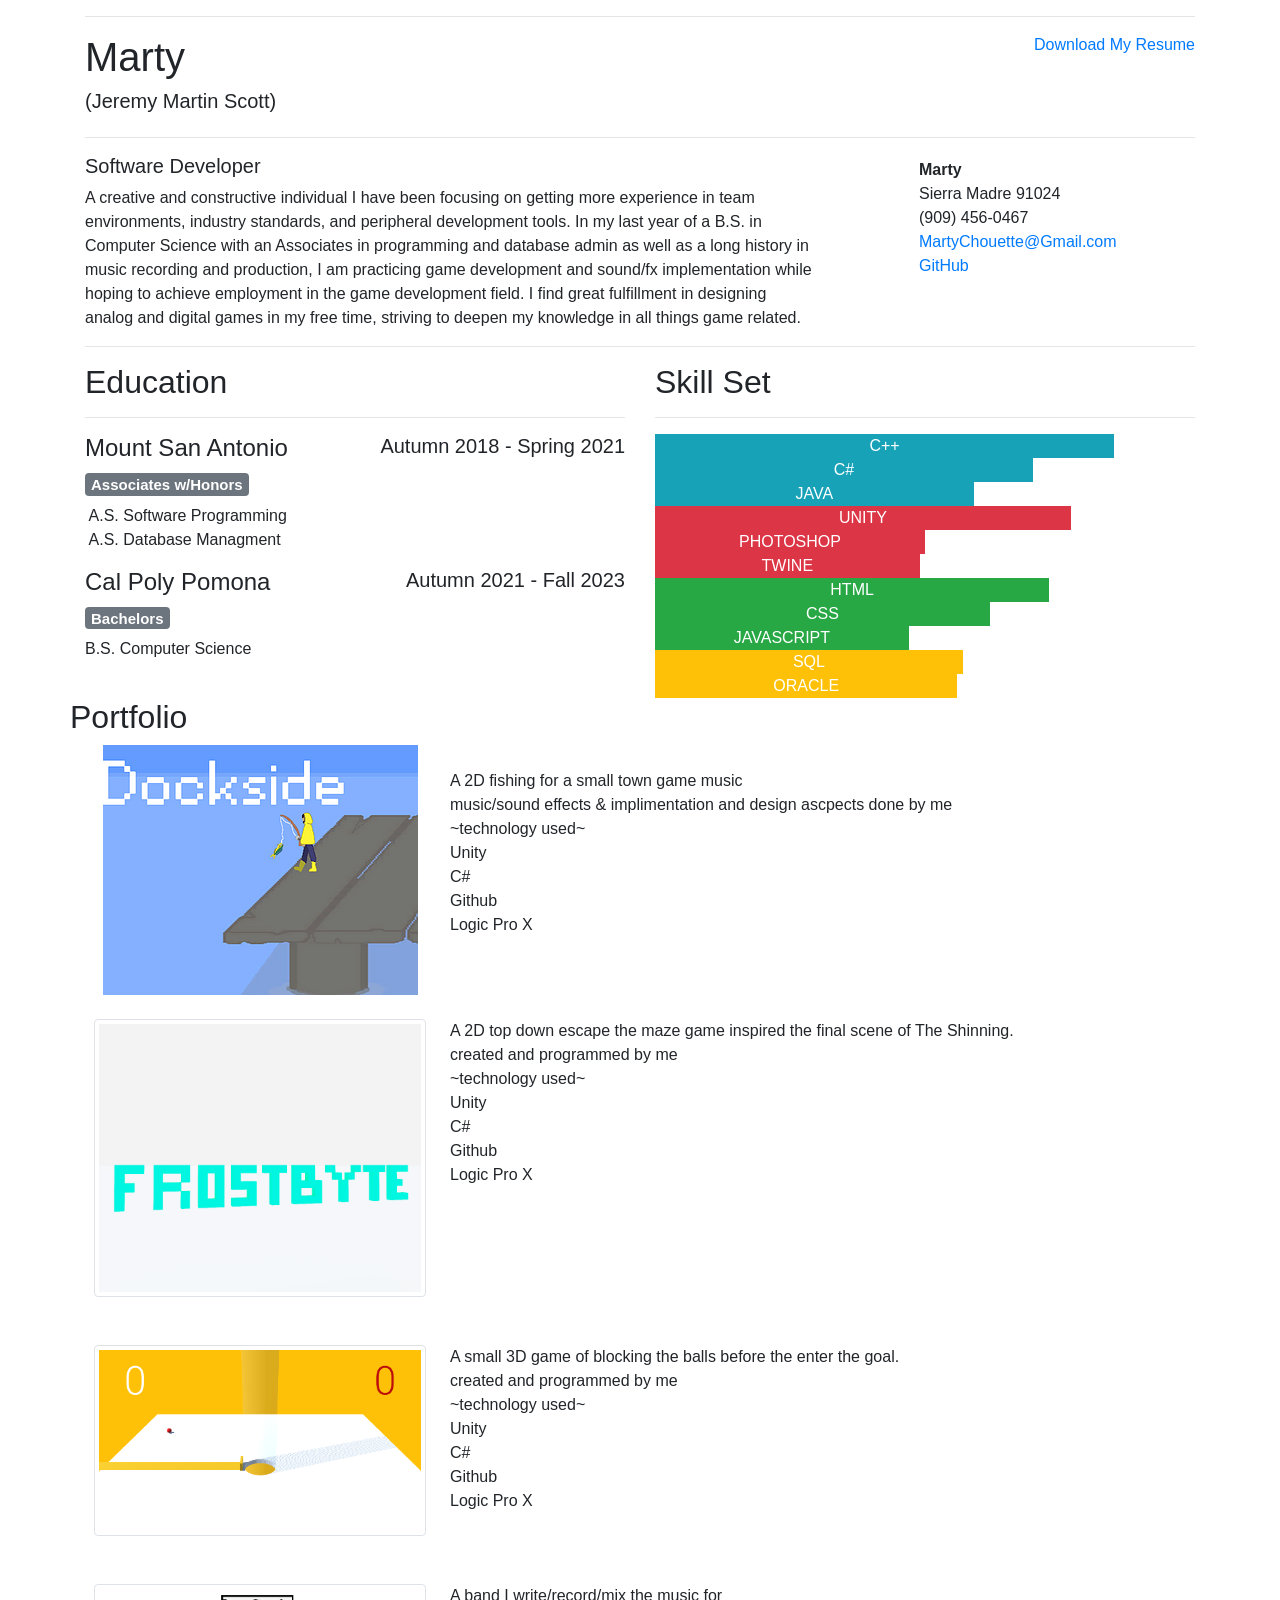
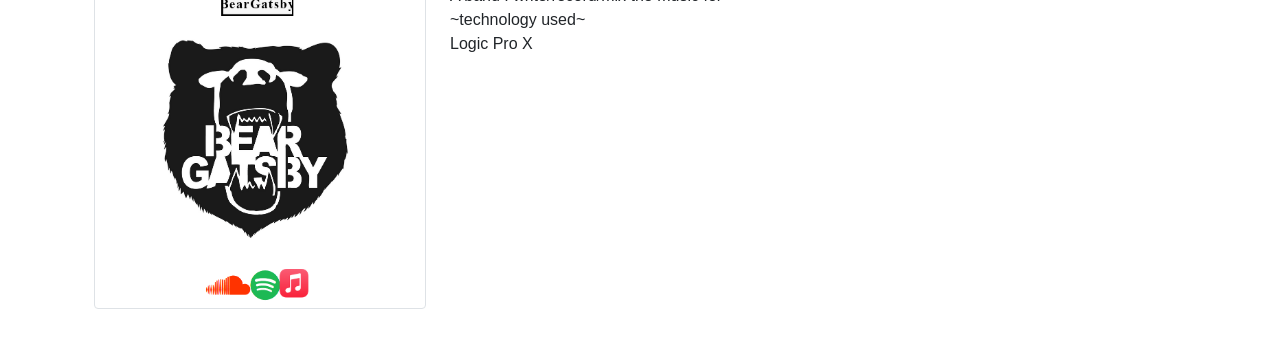
==== index.html @ f635e4da "github link update" ====
<!DOCTYPE html>
<html lang="en">

<head>
  <meta charset="utf-8">
  <meta http-equiv="X-UA-Compatible" content="IE=edge">
  <meta name="viewport" content="width=device-width, initial-scale=1">
  <title>MartyWebResume</title>
  <!-- Bootstrap -->
  <link href="css/bootstrap-4.4.1.css" rel="stylesheet">
</head>

<body>
  <div class="container">
    <hr>
    <div class="row">
      <div class="col-6">

        <h1>Marty</h1>
        <h5>(Jeremy Martin Scott)</h5>
      </div>
      <div class="col-6">
        <p class="text-right"><a href="marty noncolor resume.pdf" download>Download My Resume</a></p>
        <!--<p class="text-right"><a href="marty color resume.pdf" download>Download My Colorful Resume </a></p>-->
      </div>
    </div>
    <hr>
    <div class="row">
      <div class="col-md-8 col-sm-12">
        <div class="media">

          <div class="media-body">
            <h5 class="mt-0">Software Developer</h5>
            A creative and constructive individual I have been focusing on getting more experience in team environments,
            industry standards, and peripheral development tools.
            In my last year of a B.S. in Computer Science with an Associates in programming and database admin as well
            as
            a long history in music recording and production,
            I am practicing game development and sound/fx implementation while hoping to achieve employment in the game
            development
            field.
            I find great fulfillment in designing analog and digital games in my free time, striving to deepen my
            knowledge in all things game related.

          </div>
        </div>
      </div>
      <div class="col-md-4 col-sm-12">
        <div class="row justify-content-md-around m-1">
          <address>
            <strong>Marty</strong><br>

            Sierra Madre 91024<br>
            <abbr title="Phone"></abbr> (909) 456-0467<br>
            <a href="mailto:#">MartyChouette@Gmail.com&nbsp;</a>
		<p class="text-left"><a href="https://github.com/MartyChouette">GitHub</a></p>
          </address>
        </div>
      </div>
    </div>
    <hr>
    <div class="row">
      <div class="col-md-6 col-sm-12">
        <h2>Education</h2>
        <hr>
        <div class="row">
          <div class="col-6">
            <h4>Mount San Antonio</h4>
          </div>
          <div class="col-6">
            <h5 class="text-right"><span aria-hidden="true"></span> Autumn 2018 - Spring 2021</h5>
          </div>
        </div>
        <h5><span class="badge badge-secondary">Associates w/Honors</span></h5>
        <p>&nbsp;A.S. Software Programming&nbsp; &nbsp; &nbsp; &nbsp; &nbsp; &nbsp; &nbsp; &nbsp; &nbsp; &nbsp; &nbsp;
          &nbsp; &nbsp; &nbsp; &nbsp; &nbsp; &nbsp; &nbsp; &nbsp; &nbsp; &nbsp; &nbsp; &nbsp; &nbsp; &nbsp; &nbsp;
          &nbsp; &nbsp; &nbsp; &nbsp; &nbsp; &nbsp; &nbsp; &nbsp; &nbsp; &nbsp; &nbsp;A.S. Database Managment &nbsp;
          &nbsp; &nbsp; &nbsp; &nbsp; &nbsp; &nbsp; &nbsp; &nbsp; &nbsp; &nbsp; &nbsp; &nbsp; &nbsp; &nbsp; &nbsp;
          &nbsp; &nbsp; &nbsp; &nbsp; &nbsp; &nbsp; &nbsp; &nbsp; &nbsp; &nbsp; &nbsp; &nbsp; &nbsp; &nbsp; &nbsp;
          &nbsp; &nbsp; &nbsp; &nbsp; </p>
        <div class="row">
          <div class="col-6">
            <h4>Cal Poly Pomona</h4>
          </div>
          <div class="col-6">
            <h5 class="text-right"><span aria-hidden="true"></span> Autumn 2021 - Fall 2023</h5>
          </div>
        </div>
        <h5><span class="badge badge-secondary">Bachelors</span></h5>
        <p>B.S. Computer Science</p>
      </div>
      <div class="col-md-6 col-sm-12">
        <h2>Skill Set</h2>
        <hr>

        <div class="page-item">
          <div class="progress-bar bg-info" role="progressbar" aria-valuenow="60" aria-valuemin="0" aria-valuemax="100"
            style="width: 85%"> C++</div>
        </div>
        <div class="page-item">
          <div class="progress-bar bg-info" role="progressbar" aria-valuenow="55" aria-valuemin="0" aria-valuemax="100"
            style="width: 70%"> C#</div>
        </div>
        <div class="page-item">
          <div class="progress-bar bg-info" role="progressbar" aria-valuenow="55" aria-valuemin="0" aria-valuemax="100"
            style="width: 59%"> JAVA</div>
        </div>
        <div class="page-item">
          <div class="progress-bar bg-danger" role="progressbar" aria-valuenow="50" aria-valuemin="0"
            aria-valuemax="100" style="width: 77%"> UNITY</div>
        </div>
        <div class="page-item">
          <div class="progress-bar bg-danger" role="progressbar" aria-valuenow="50" aria-valuemin="0"
            aria-valuemax="100" style="width: 50%"> PHOTOSHOP</div>
        </div>
        <div class="page-item">
          <div class="progress-bar bg-danger" role="progressbar" aria-valuenow="50" aria-valuemin="0"
            aria-valuemax="100" style="width: 49%"> TWINE</div>
        </div>
        <div class="page-item">
          <div class="progress-bar bg-success" role="progressbar" aria-valuenow="85" aria-valuemin="0"
            aria-valuemax="100" style="width: 73%"> HTML</div>
        </div>
        <div class="page-item">
          <div class="progress-bar bg-success" role="progressbar" aria-valuenow="80" aria-valuemin="0"
            aria-valuemax="100" style="width: 62%"> CSS</div>
        </div>
        <div class="page-item">
          <div class="progress-bar bg-success" role="progressbar" aria-valuenow="70" aria-valuemin="0"
            aria-valuemax="100" style="width: 47%"> JAVASCRIPT</div>
        </div>
        <div class="page-item">
          <div class="progress-bar bg-warning" role="progressbar" aria-valuenow="70" aria-valuemin="0"
            aria-valuemax="100" style="width: 57%"> SQL</div>
        </div>
        <div class="page-item">
          <div class="progress-bar bg-warning" role="progressbar" aria-valuenow="70" aria-valuemin="0"
            aria-valuemax="100" style="width: 56%"> ORACLE</div>
        </div>
      </div>
      <hr>

      <h2>Portfolio</h2>
      <hr>
      <div class="container">
        <div class="row text-center">

          <div class="col-sm-4 col-12 p-0"><a href="https://sulfurous.itch.io/dockside"><img 
              src="images/dockside.png" alt="not found"></a> </div>
          <p class="text-left"><br>
            A 2D fishing for a small town game music
            <br>music/sound effects & implimentation and design ascpects done by me
            <br>~technology used~
            <br>Unity
            <br>C#
            <br>Github
            <br>Logic Pro X
          </p>

          <div class="col-sm-4 col-12 p-4"><a href="https://martychouette.itch.io/frostbyte-v01"><img
              class="img-thumbnail" src="images/fbtitlecard.png" alt="not found"></a></div>
          <p class="text-left"><br>
            A 2D top down escape the maze game inspired the final scene of The Shinning. <br>
            created and programmed by me
            <br>~technology used~
            <br>Unity
            <br>C#
            <br>Github
            <br>Logic Pro X
            <br>
          </p>

          <div class="col-sm-4 col-12 p-4"> <a href="https://martychouette.itch.io/walls"><img class="img-thumbnail"
              src="images/wallspic.PNG" alt="not found"></a></div>
          <p class="text-left"><br>
            A small 3D game of blocking the balls before the enter the goal.<br>
            created and programmed by me
            <br>~technology used~
            <br>Unity
            <br>C#
            <br>Github
            <br>Logic Pro X
            <br>
          </p>



          <div class="col-sm-4 col-12 p-4"><a href="https://www.beargatsby.com"><img class="img-thumbnail"
              src="images/bgsite.PNG" alt="not found"></a></div>
          <p class="text-left"><br>
            A band I write/record/mix the music for
            <br>~technology used~
            <br>Logic Pro X
            <br>
          </p>
        </div>



      </div>
      <!--<hr>
      <h2>Contact</h2>
      <hr>
      <div class="container">
        <div class="row justify-content-center">
          <div class="col-lg-8  col-12 jumbotron">
            <form>
              <div class="form-group">
                <label for="name">Name</label>
                <input type="text" class="form-control" id="name" name="name" placeholder="Name">
              </div>
              <div class="form-group">
                <label for="email">E-Mail</label>
                <input type="email" class="form-control" id="email" name="email" placeholder="Email Address" aria-describedby="emailHelp">
                <span id="emailHelp" class="form-text text-muted" style="display: none;">Please enter a valid e-mail address.</span>
              </div>
              <div class="form-group">
                <label for="message">Message</label>
                <textarea rows="10" cols="100" class="form-control" id="message" name="message" placeholder="Message" aria-describedby="messageHelp"></textarea>
                <span id="messageHelp" class="form-text text-muted" style="display: none;">Please enter a message.</span>
              </div>
              <div class="text-center">
                <button type="submit" class="btn btn-primary">Submit</button>
              </div>
            </form>
          </div>
        </div>
      </div>
      <hr>

    -->
      <footer class="text-center">
        <div class="container">
          <div class="row">
            <div class="col-12">
              <p></p>
            </div>
          </div>
        </div>
      </footer>
    </div>
    <!-- jQuery (necessary for Bootstrap's JavaScript plugins) -->
    <script src="js/jquery-3.4.1.min.js"></script>
    <!-- Include all compiled plugins (below), or include individual files as needed -->
    <script src="js/popper.min.js"></script>
    <script src="js/bootstrap-4.4.1.js"></script>
</body>

</html>
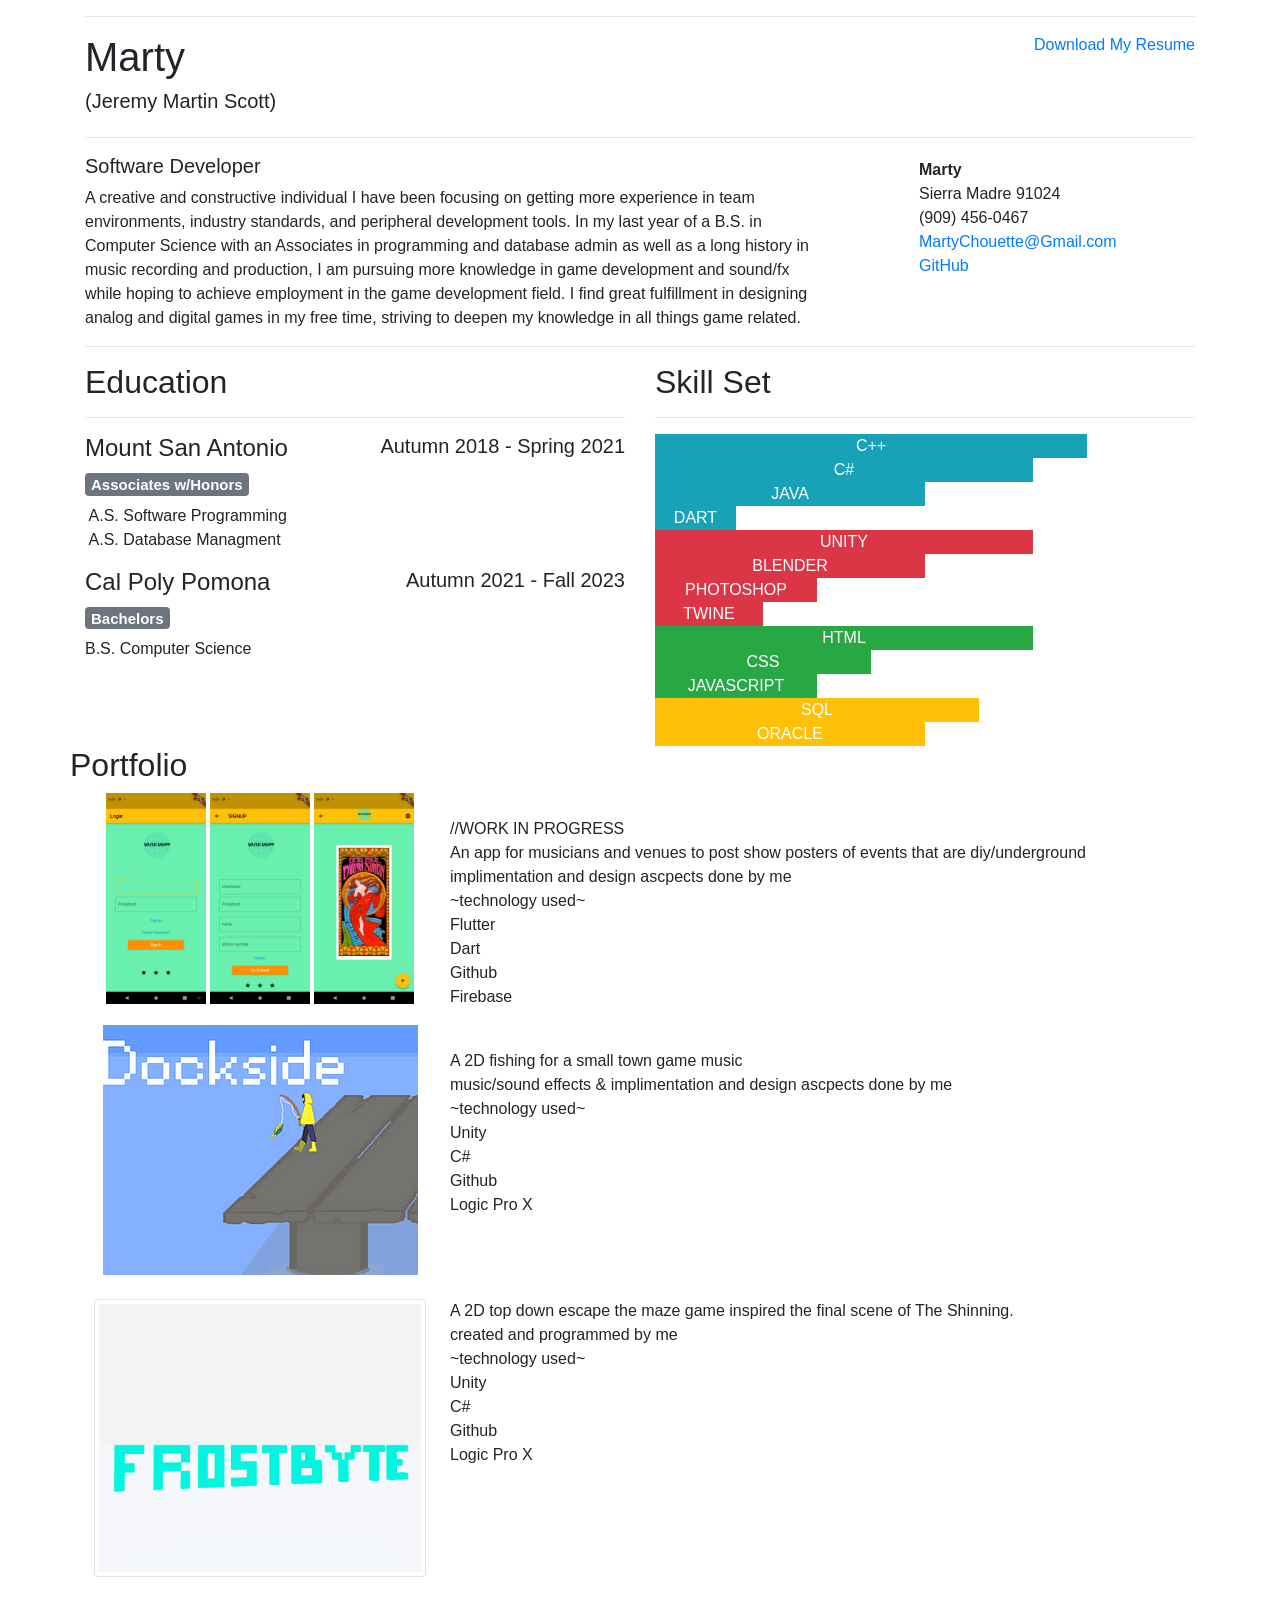
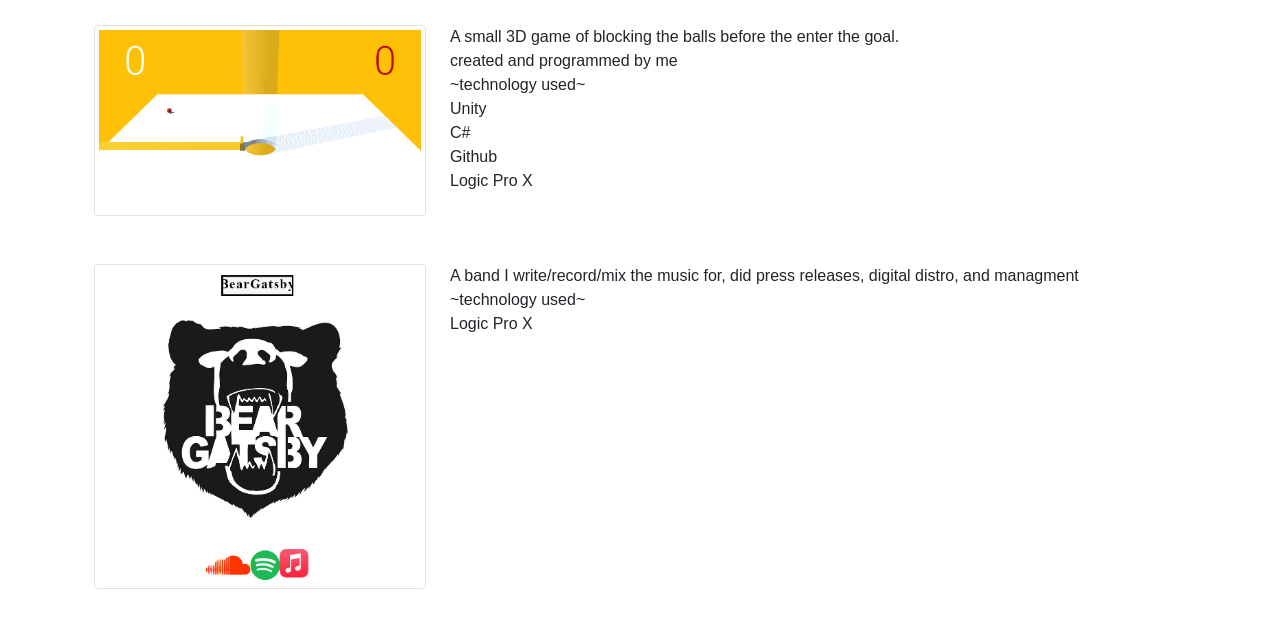
==== commit aee0e729: "resume update" ====
--- a/index.html
+++ b/index.html
@@ -36,7 +36,7 @@
             In my last year of a B.S. in Computer Science with an Associates in programming and database admin as well
             as
             a long history in music recording and production,
-            I am practicing game development and sound/fx implementation while hoping to achieve employment in the game
+            I am pursuing more knowledge in game development and sound/fx while hoping to achieve employment in the game
             development
             field.
             I find great fulfillment in designing analog and digital games in my free time, striving to deepen my
@@ -53,7 +53,7 @@
             Sierra Madre 91024<br>
             <abbr title="Phone"></abbr> (909) 456-0467<br>
             <a href="mailto:#">MartyChouette@Gmail.com&nbsp;</a>
-		<p class="text-left"><a href="https://github.com/MartyChouette">GitHub</a></p>
+            <p class="text-left"><a href="https://github.com/MartyChouette">GitHub</a></p>
           </address>
         </div>
       </div>
@@ -94,48 +94,43 @@
         <hr>
 
         <div class="page-item">
-          <div class="progress-bar bg-info" role="progressbar" aria-valuenow="60" aria-valuemin="0" aria-valuemax="100"
-            style="width: 85%"> C++</div>
-        </div>
-        <div class="page-item">
-          <div class="progress-bar bg-info" role="progressbar" aria-valuenow="55" aria-valuemin="0" aria-valuemax="100"
-            style="width: 70%"> C#</div>
-        </div>
-        <div class="page-item">
-          <div class="progress-bar bg-info" role="progressbar" aria-valuenow="55" aria-valuemin="0" aria-valuemax="100"
-            style="width: 59%"> JAVA</div>
-        </div>
-        <div class="page-item">
-          <div class="progress-bar bg-danger" role="progressbar" aria-valuenow="50" aria-valuemin="0"
-            aria-valuemax="100" style="width: 77%"> UNITY</div>
-        </div>
-        <div class="page-item">
-          <div class="progress-bar bg-danger" role="progressbar" aria-valuenow="50" aria-valuemin="0"
-            aria-valuemax="100" style="width: 50%"> PHOTOSHOP</div>
-        </div>
-        <div class="page-item">
-          <div class="progress-bar bg-danger" role="progressbar" aria-valuenow="50" aria-valuemin="0"
-            aria-valuemax="100" style="width: 49%"> TWINE</div>
-        </div>
-        <div class="page-item">
-          <div class="progress-bar bg-success" role="progressbar" aria-valuenow="85" aria-valuemin="0"
-            aria-valuemax="100" style="width: 73%"> HTML</div>
-        </div>
-        <div class="page-item">
-          <div class="progress-bar bg-success" role="progressbar" aria-valuenow="80" aria-valuemin="0"
-            aria-valuemax="100" style="width: 62%"> CSS</div>
-        </div>
-        <div class="page-item">
-          <div class="progress-bar bg-success" role="progressbar" aria-valuenow="70" aria-valuemin="0"
-            aria-valuemax="100" style="width: 47%"> JAVASCRIPT</div>
-        </div>
-        <div class="page-item">
-          <div class="progress-bar bg-warning" role="progressbar" aria-valuenow="70" aria-valuemin="0"
-            aria-valuemax="100" style="width: 57%"> SQL</div>
-        </div>
-        <div class="page-item">
-          <div class="progress-bar bg-warning" role="progressbar" aria-valuenow="70" aria-valuemin="0"
-            aria-valuemax="100" style="width: 56%"> ORACLE</div>
+          <div class="progress-bar bg-info" role="progressbar" style="width: 80%"> C++</div>
+        </div>
+        <div class="page-item">
+          <div class="progress-bar bg-info" role="progressbar" style="width: 70%"> C#</div>
+        </div>
+        <div class="page-item">
+          <div class="progress-bar bg-info" role="progressbar" style="width: 50%"> JAVA</div>
+        </div>
+        <div class="page-item">
+          <div class="progress-bar bg-info" role="progressbar" style="width: 15%"> DART</div>
+        </div>
+        <div class="page-item">
+          <div class="progress-bar bg-danger" role="progressbar" style="width: 70%"> UNITY</div>
+        </div>
+        <div class="page-item">
+          <div class="progress-bar bg-danger" role="progressbar" style="width: 50%"> BLENDER</div>
+        </div>
+        <div class="page-item">
+          <div class="progress-bar bg-danger" role="progressbar" style="width: 30%"> PHOTOSHOP</div>
+        </div>
+        <div class="page-item">
+          <div class="progress-bar bg-danger" role="progressbar" style="width: 20%"> TWINE</div>
+        </div>
+        <div class="page-item">
+          <div class="progress-bar bg-success" role="progressbar" style="width: 70%"> HTML</div>
+        </div>
+        <div class="page-item">
+          <div class="progress-bar bg-success" role="progressbar" style="width: 40%"> CSS</div>
+        </div>
+        <div class="page-item">
+          <div class="progress-bar bg-success" role="progressbar" style="width: 30%"> JAVASCRIPT</div>
+        </div>
+        <div class="page-item">
+          <div class="progress-bar bg-warning" role="progressbar" style="width: 60%"> SQL</div>
+        </div>
+        <div class="page-item">
+          <div class="progress-bar bg-warning" role="progressbar" style="width: 50%"> ORACLE</div>
         </div>
       </div>
       <hr>
@@ -145,8 +140,33 @@
       <div class="container">
         <div class="row text-center">
 
-          <div class="col-sm-4 col-12 p-0"><a href="https://sulfurous.itch.io/dockside"><img 
-              src="images/dockside.png" alt="not found"></a> </div>
+
+
+
+          <div class="col-sm-4 col-12 p-0">
+            <a href="https://jermarscott.github.io/"><img src="images/login.png" width="100" height="211.11"
+                alt="not found"></a>
+            <a href="https://jermarscott.github.io/"><img src="images/signup.png" width="100" height="211.11"
+                alt="not found"></a>
+            <a href="https://jermarscott.github.io/"><img src="images/feed.png" width="100" height="211.11"
+                alt="not found"></a>
+          </div>
+
+          <p class="text-left"><br>
+            //WORK IN PROGRESS<br>
+            An app for musicians and venues to post show posters of events that are diy/underground
+            <br>
+            <WIP> implimentation and design ascpects done by me
+              <br>~technology used~
+              <br>Flutter
+              <br>Dart
+              <br>Github
+              <br>Firebase
+              &nbsp;
+          </p>
+
+          <div class="col-sm-4 col-12 p-0"><a href="https://sulfurous.itch.io/dockside"><img src="images/dockside.png"
+                alt="not found"></a> </div>
           <p class="text-left"><br>
             A 2D fishing for a small town game music
             <br>music/sound effects & implimentation and design ascpects done by me
@@ -158,7 +178,7 @@
           </p>
 
           <div class="col-sm-4 col-12 p-4"><a href="https://martychouette.itch.io/frostbyte-v01"><img
-              class="img-thumbnail" src="images/fbtitlecard.png" alt="not found"></a></div>
+                class="img-thumbnail" src="images/fbtitlecard.png" alt="not found"></a></div>
           <p class="text-left"><br>
             A 2D top down escape the maze game inspired the final scene of The Shinning. <br>
             created and programmed by me
@@ -171,7 +191,7 @@
           </p>
 
           <div class="col-sm-4 col-12 p-4"> <a href="https://martychouette.itch.io/walls"><img class="img-thumbnail"
-              src="images/wallspic.PNG" alt="not found"></a></div>
+                src="images/wallspic.PNG" alt="not found"></a></div>
           <p class="text-left"><br>
             A small 3D game of blocking the balls before the enter the goal.<br>
             created and programmed by me
@@ -186,9 +206,9 @@
 
 
           <div class="col-sm-4 col-12 p-4"><a href="https://www.beargatsby.com"><img class="img-thumbnail"
-              src="images/bgsite.PNG" alt="not found"></a></div>
-          <p class="text-left"><br>
-            A band I write/record/mix the music for
+                src="images/bgsite.PNG" alt="not found"></a></div>
+          <p class="text-left"><br>
+            A band I write/record/mix the music for, did press releases, digital distro, and managment
             <br>~technology used~
             <br>Logic Pro X
             <br>
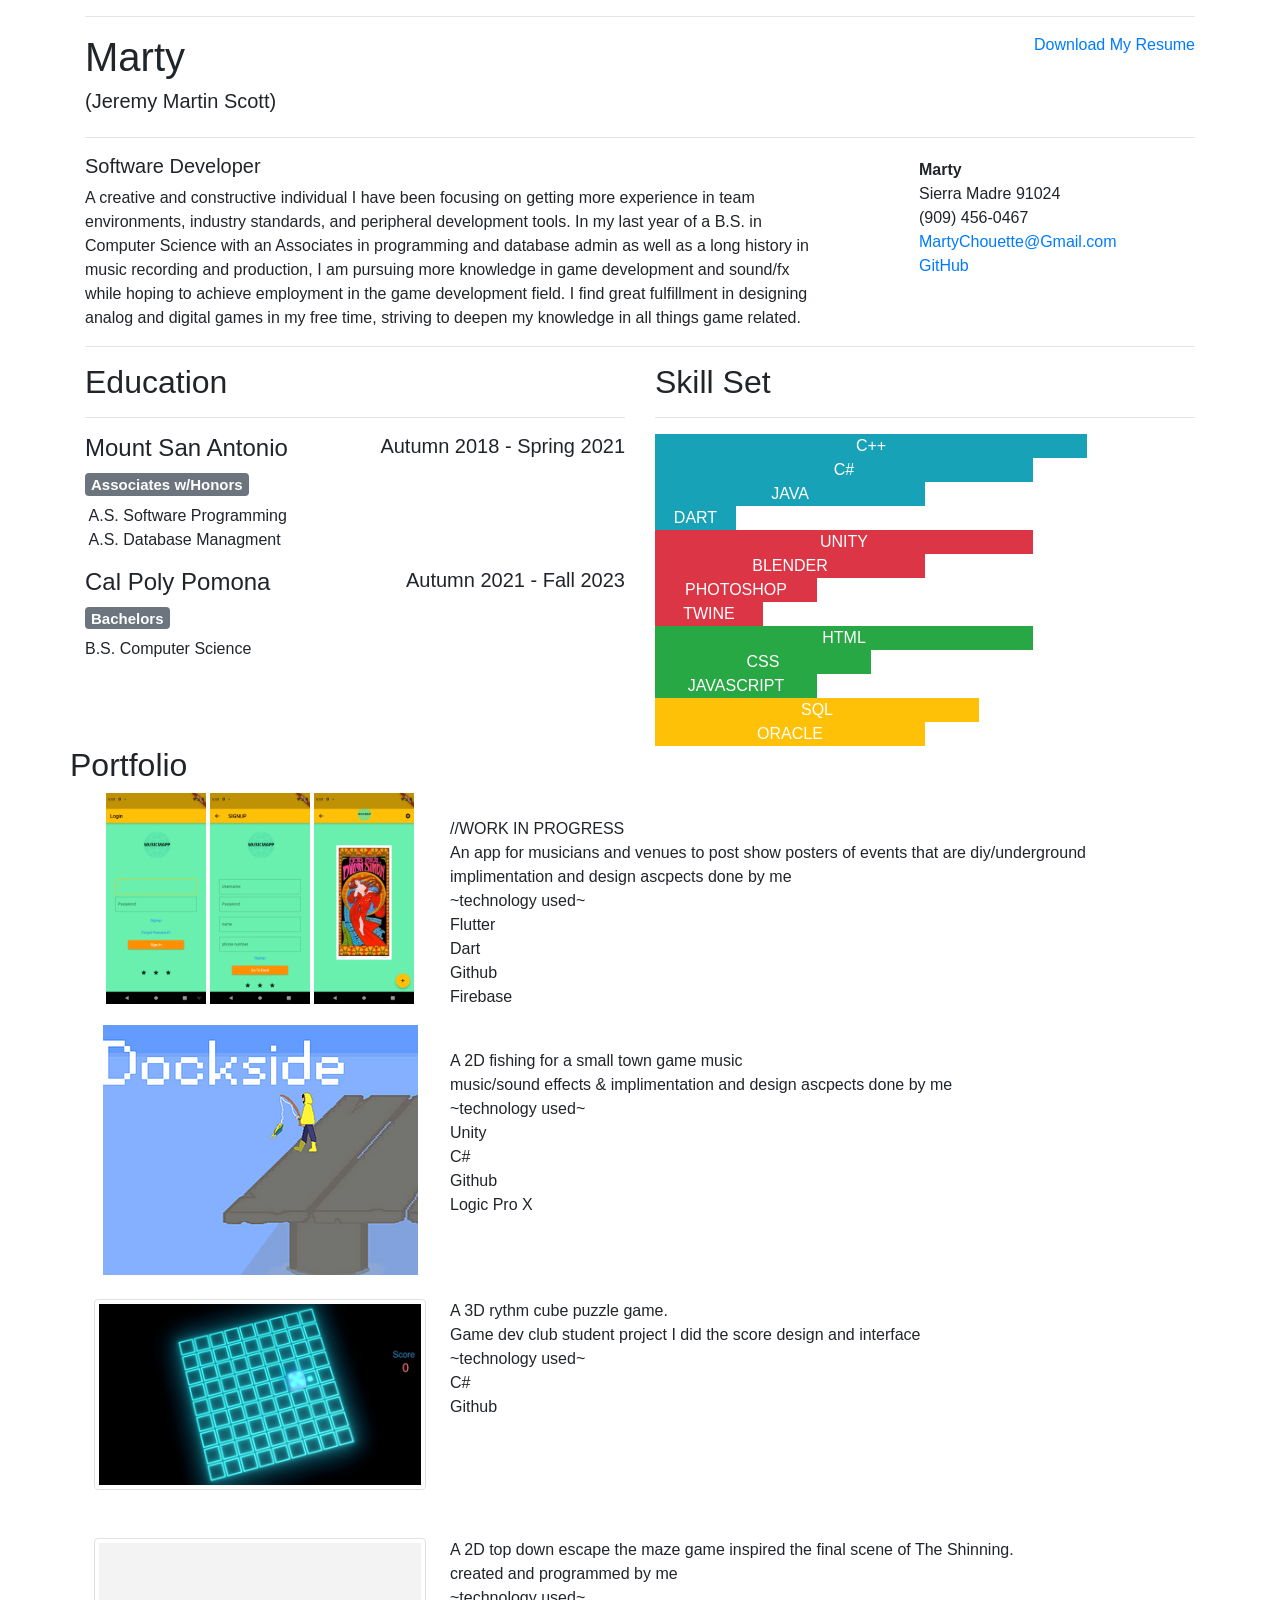
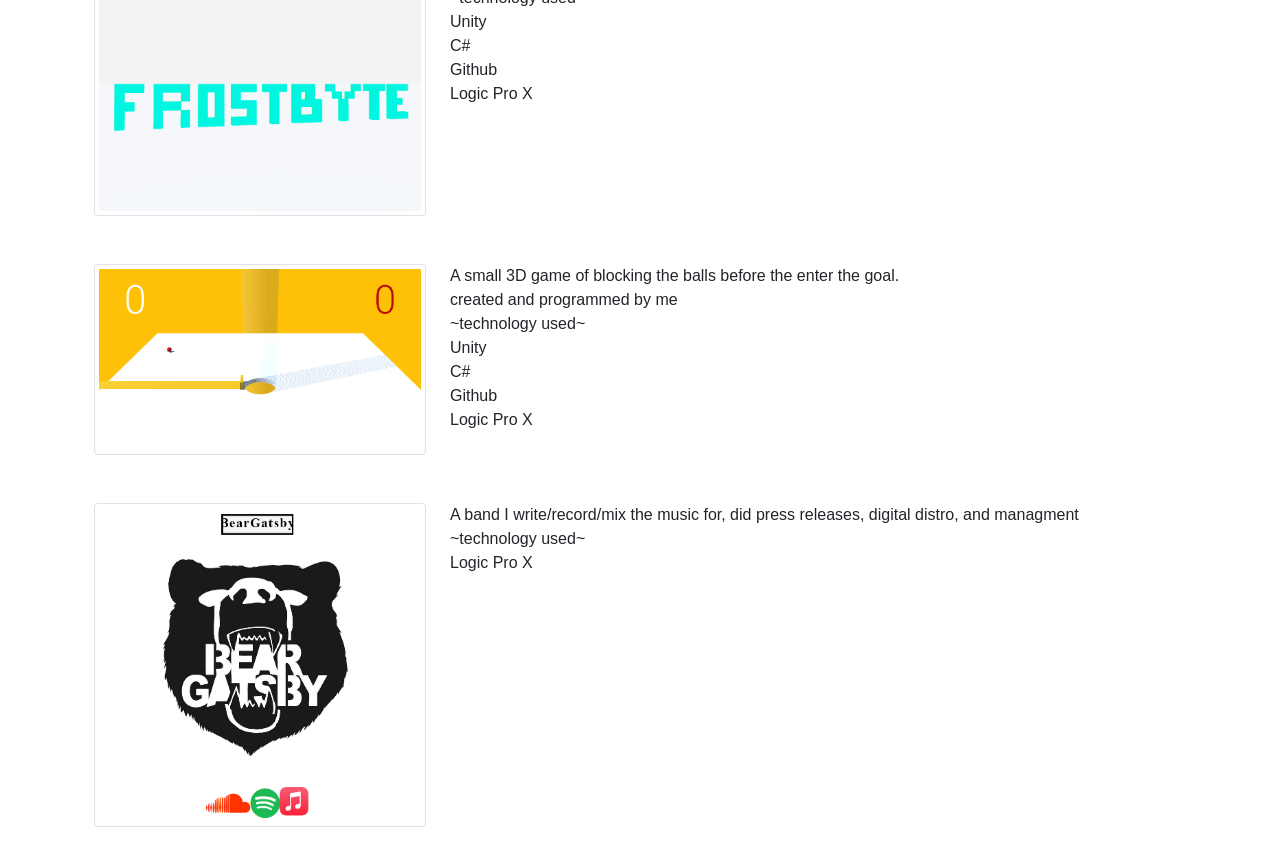
==== commit 5b6a488f: "resume update" ====
--- a/index.html
+++ b/index.html
@@ -177,6 +177,20 @@
             <br>Logic Pro X
           </p>
 
+          
+
+          <div class="col-sm-4 col-12 p-4"><a href="https://partial-insanity.itch.io/cube-dancing"><img
+            class="img-thumbnail" src="images/cube.png" alt="not found"></a></div>
+      <p class="text-left"><br>
+        A 3D rythm cube puzzle game.<br>
+        Game dev club student project I did the score design and interface
+        <br>~technology used~
+        <br>C#
+        <br>Github
+        <br>
+      </p>
+
+
           <div class="col-sm-4 col-12 p-4"><a href="https://martychouette.itch.io/frostbyte-v01"><img
                 class="img-thumbnail" src="images/fbtitlecard.png" alt="not found"></a></div>
           <p class="text-left"><br>
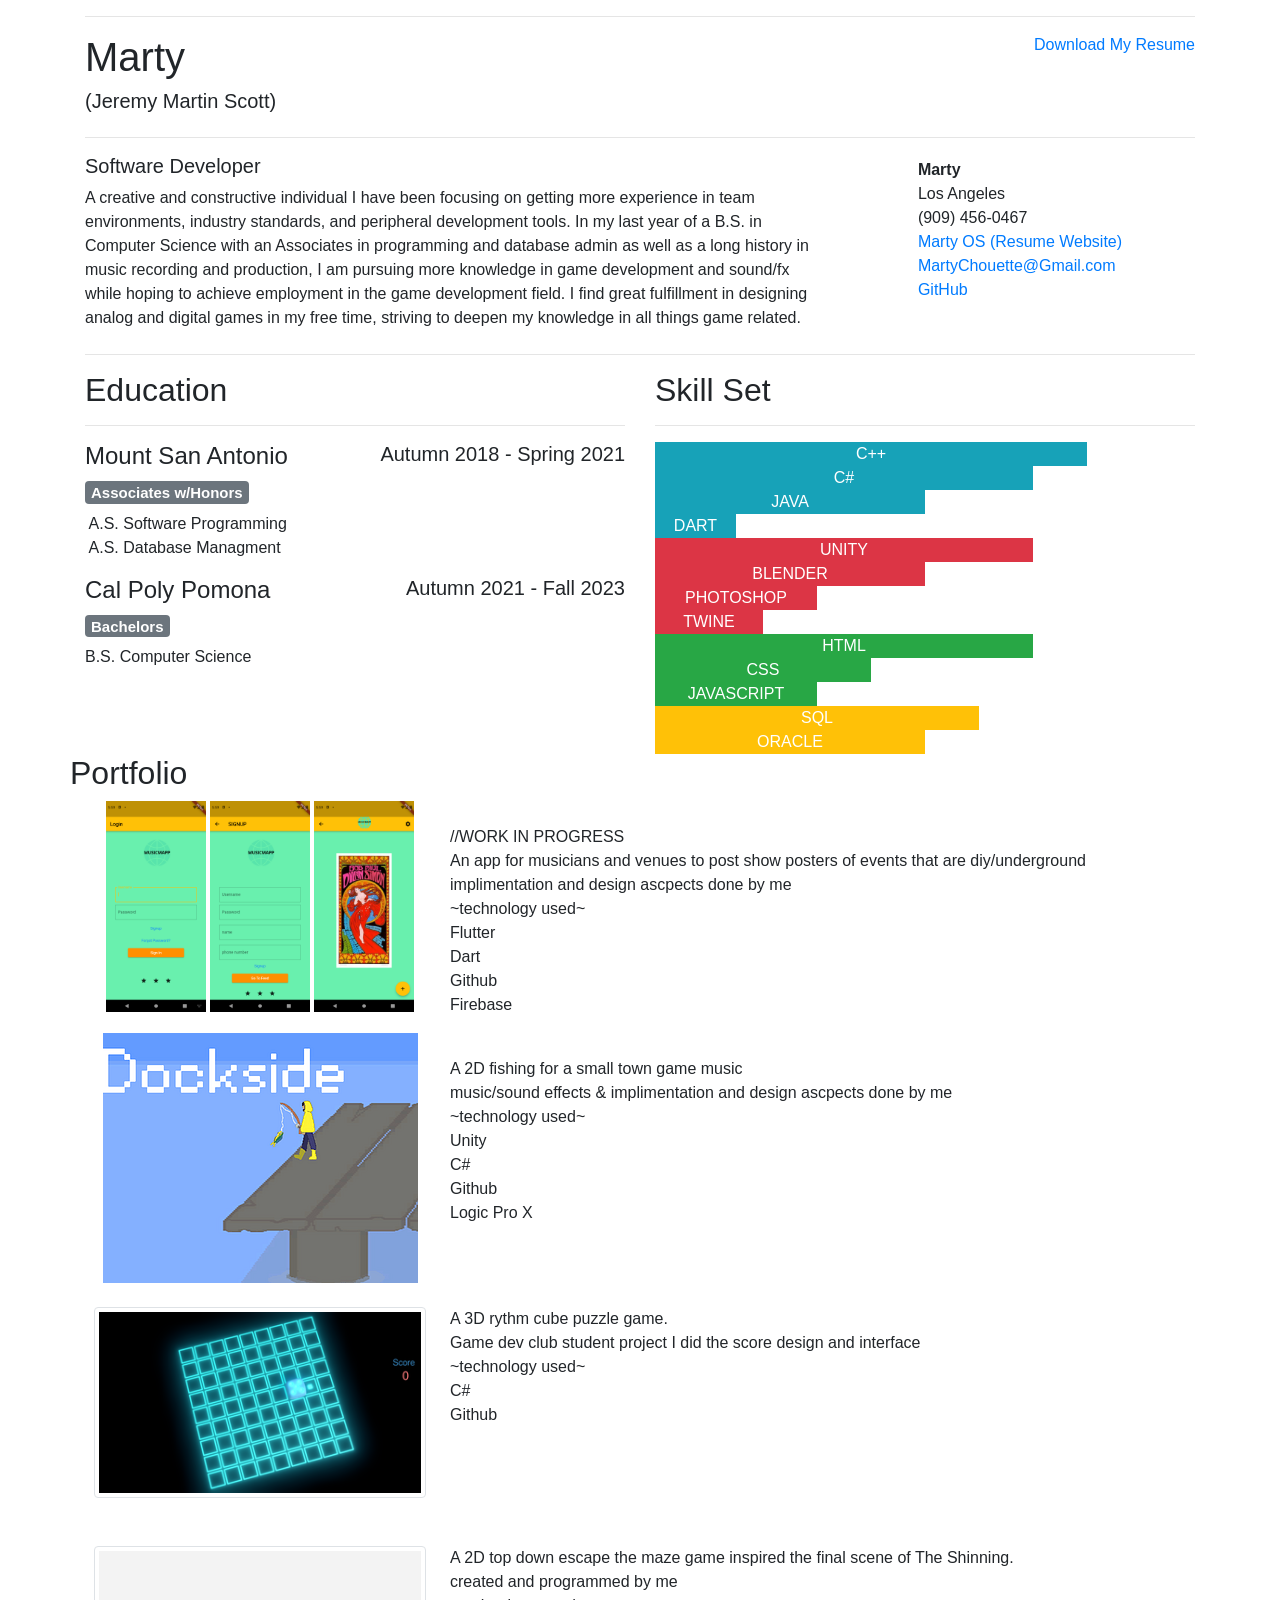
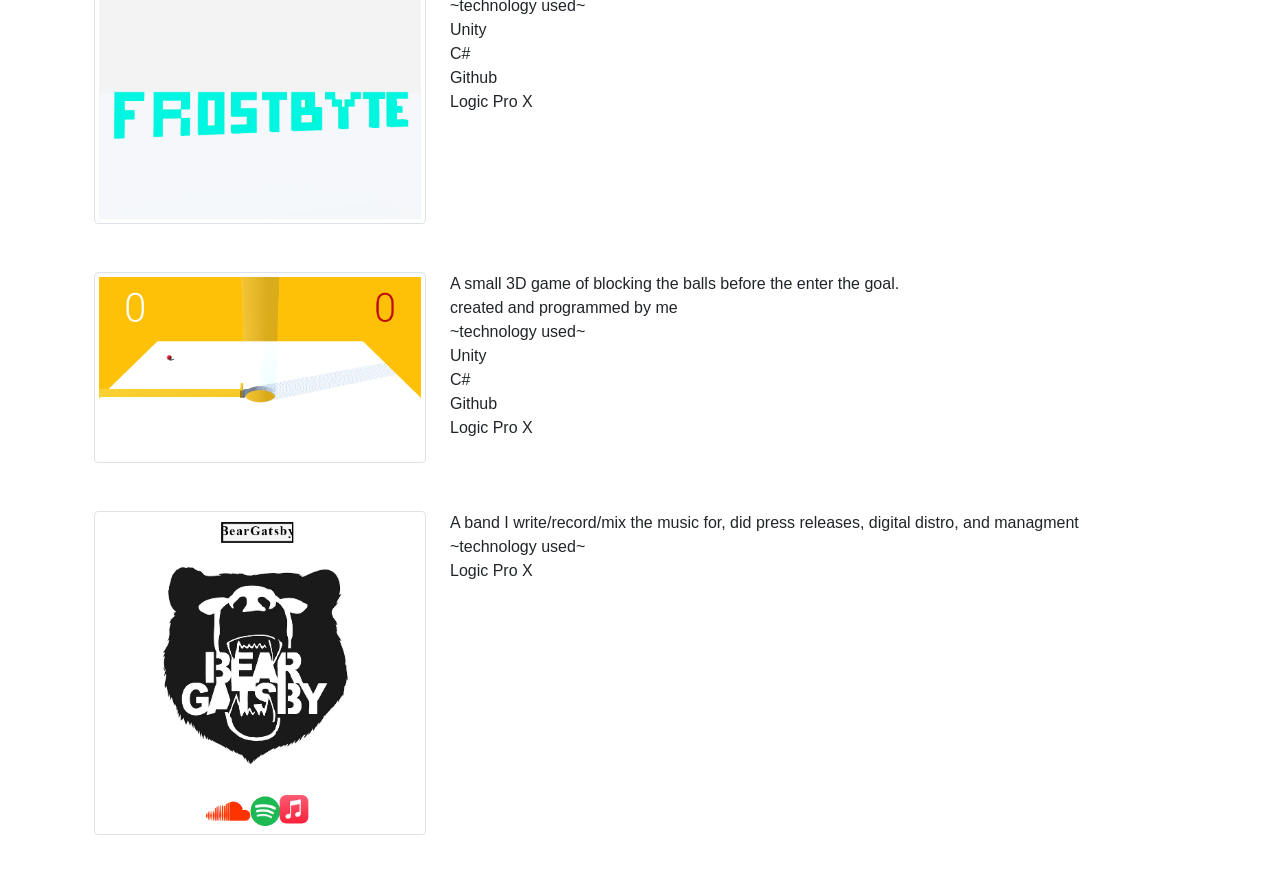
==== commit 012f2a60: "info update" ====
--- a/index.html
+++ b/index.html
@@ -50,8 +50,9 @@
           <address>
             <strong>Marty</strong><br>
 
-            Sierra Madre 91024<br>
+            Los Angeles<br>
             <abbr title="Phone"></abbr> (909) 456-0467<br>
+             <a href="https://martyos.netlify.app/" style ="text-align: left;">Marty OS (Resume Website)</a><br>
             <a href="mailto:#">MartyChouette@Gmail.com&nbsp;</a>
             <p class="text-left"><a href="https://github.com/MartyChouette">GitHub</a></p>
           </address>
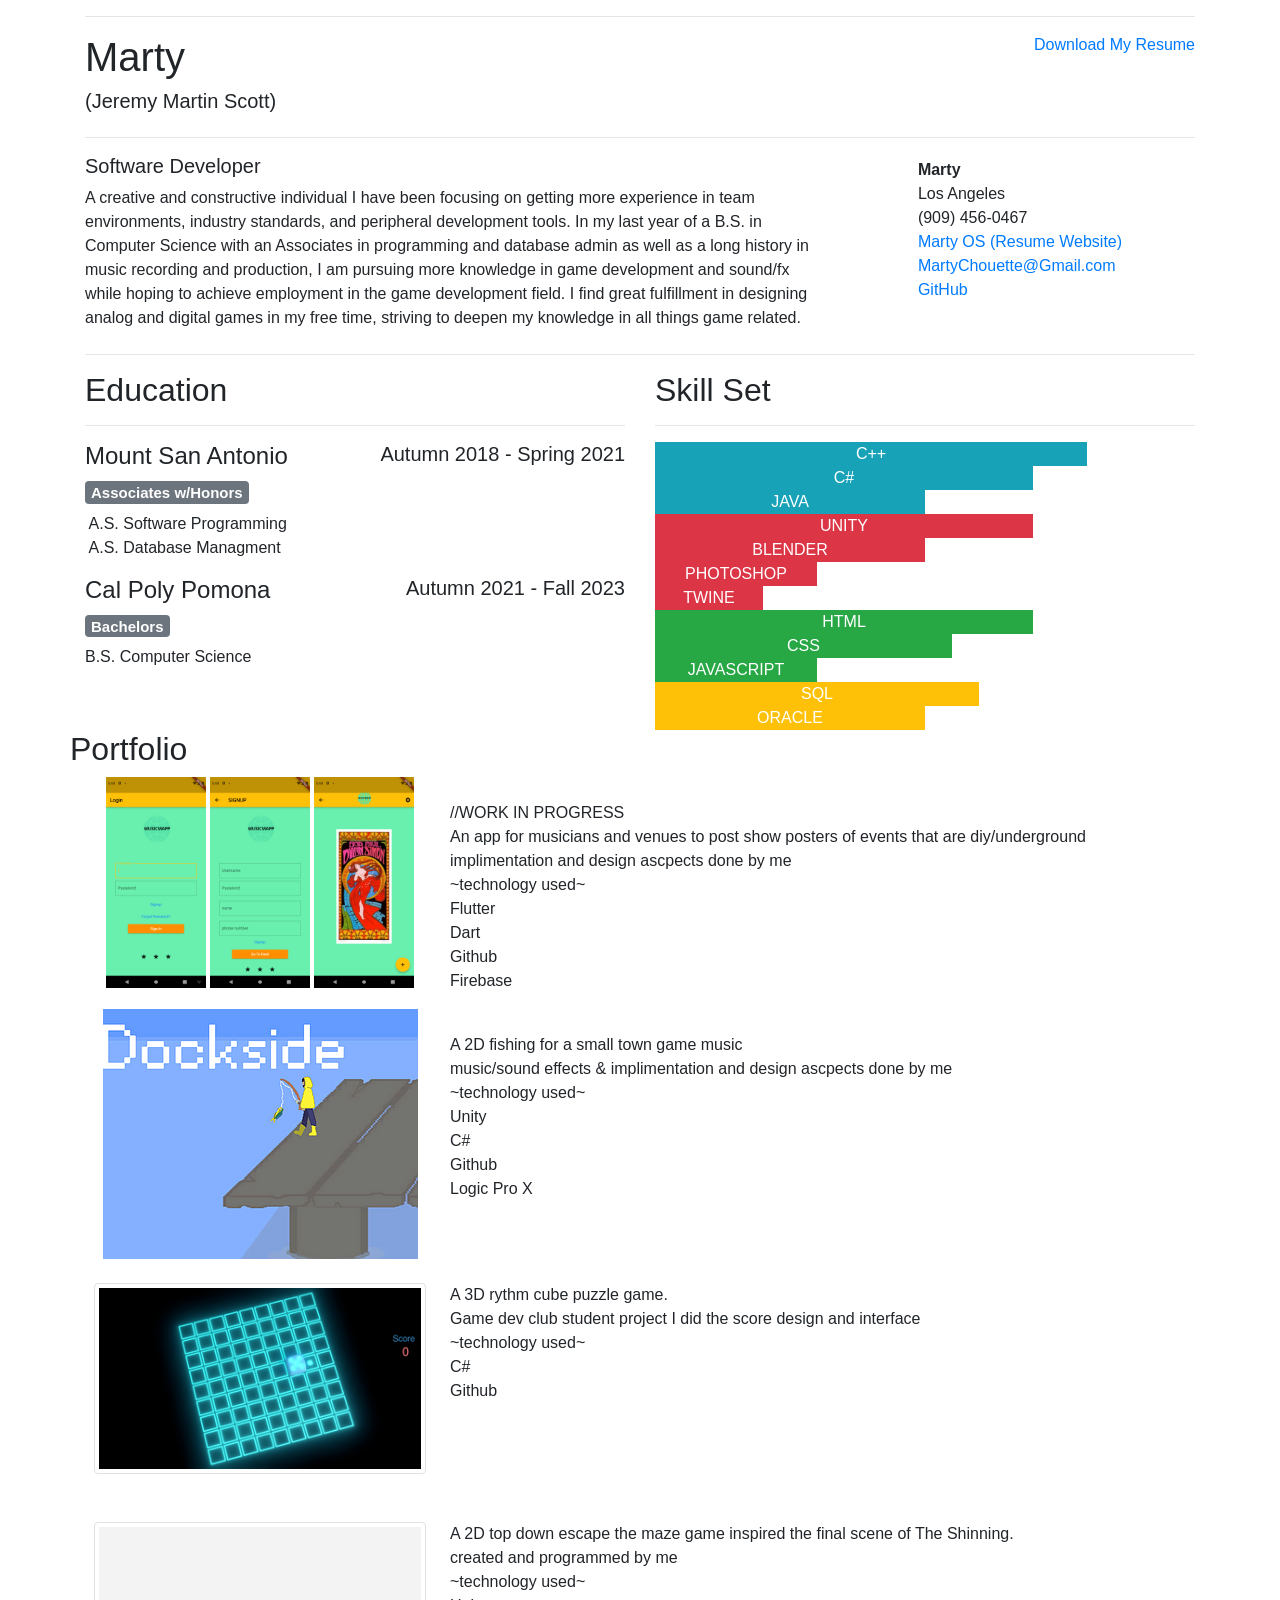
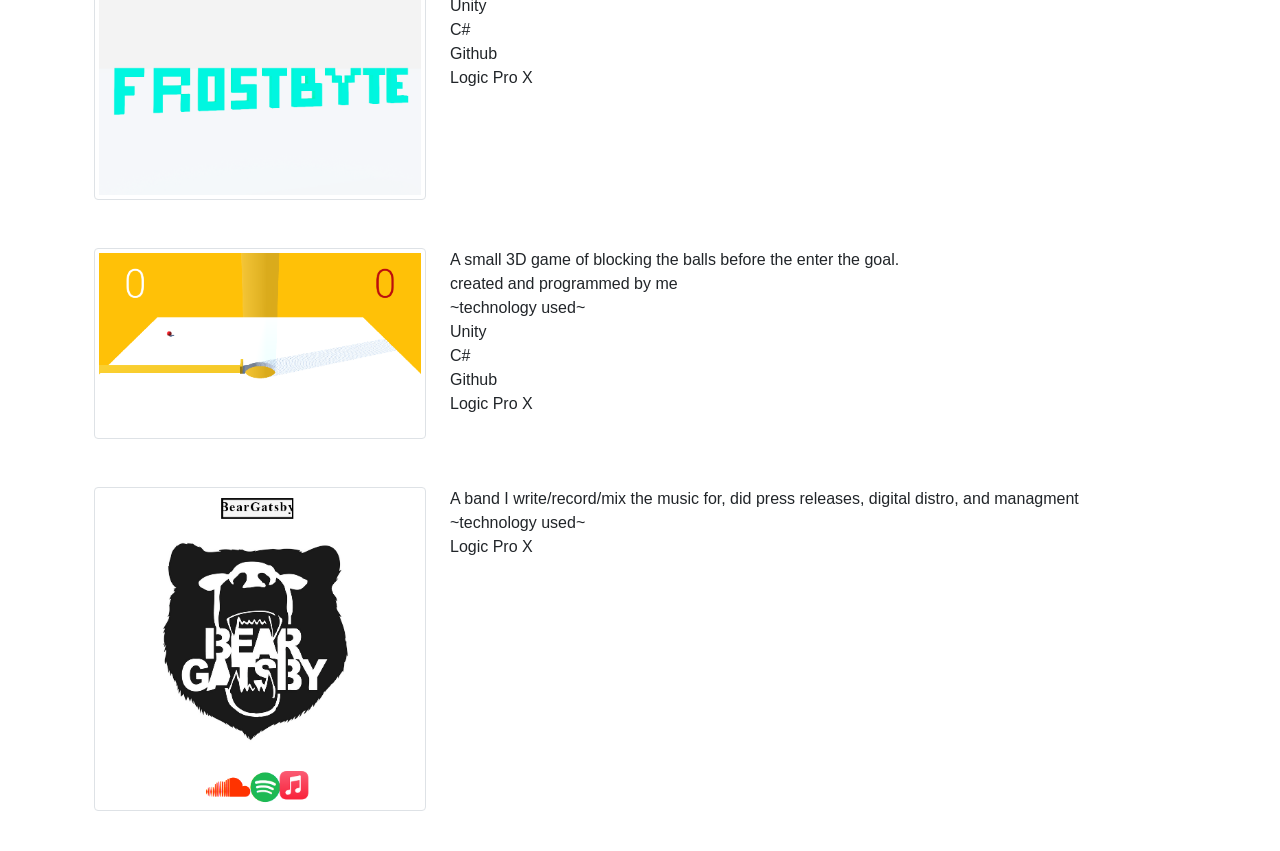
==== commit fb5f15cf: "resume pdf update" ====
--- a/index.html
+++ b/index.html
@@ -20,7 +20,7 @@
         <h5>(Jeremy Martin Scott)</h5>
       </div>
       <div class="col-6">
-        <p class="text-right"><a href="marty noncolor resume.pdf" download>Download My Resume</a></p>
+        <p class="text-right"><a href="martyresume.pdf" download>Download My Resume</a></p>
         <!--<p class="text-right"><a href="marty color resume.pdf" download>Download My Colorful Resume </a></p>-->
       </div>
     </div>
@@ -103,9 +103,9 @@
         <div class="page-item">
           <div class="progress-bar bg-info" role="progressbar" style="width: 50%"> JAVA</div>
         </div>
-        <div class="page-item">
-          <div class="progress-bar bg-info" role="progressbar" style="width: 15%"> DART</div>
-        </div>
+        <!-- <div class="page-item">
+          <div class="progress-bar bg-info" role="progressbar" style="width: 25%"> VR</div>
+        </div> -->
         <div class="page-item">
           <div class="progress-bar bg-danger" role="progressbar" style="width: 70%"> UNITY</div>
         </div>
@@ -122,7 +122,7 @@
           <div class="progress-bar bg-success" role="progressbar" style="width: 70%"> HTML</div>
         </div>
         <div class="page-item">
-          <div class="progress-bar bg-success" role="progressbar" style="width: 40%"> CSS</div>
+          <div class="progress-bar bg-success" role="progressbar" style="width: 55%"> CSS</div>
         </div>
         <div class="page-item">
           <div class="progress-bar bg-success" role="progressbar" style="width: 30%"> JAVASCRIPT</div>
@@ -140,9 +140,6 @@
       <hr>
       <div class="container">
         <div class="row text-center">
-
-
-
 
           <div class="col-sm-4 col-12 p-0">
             <a href="https://jermarscott.github.io/"><img src="images/login.png" width="100" height="211.11"
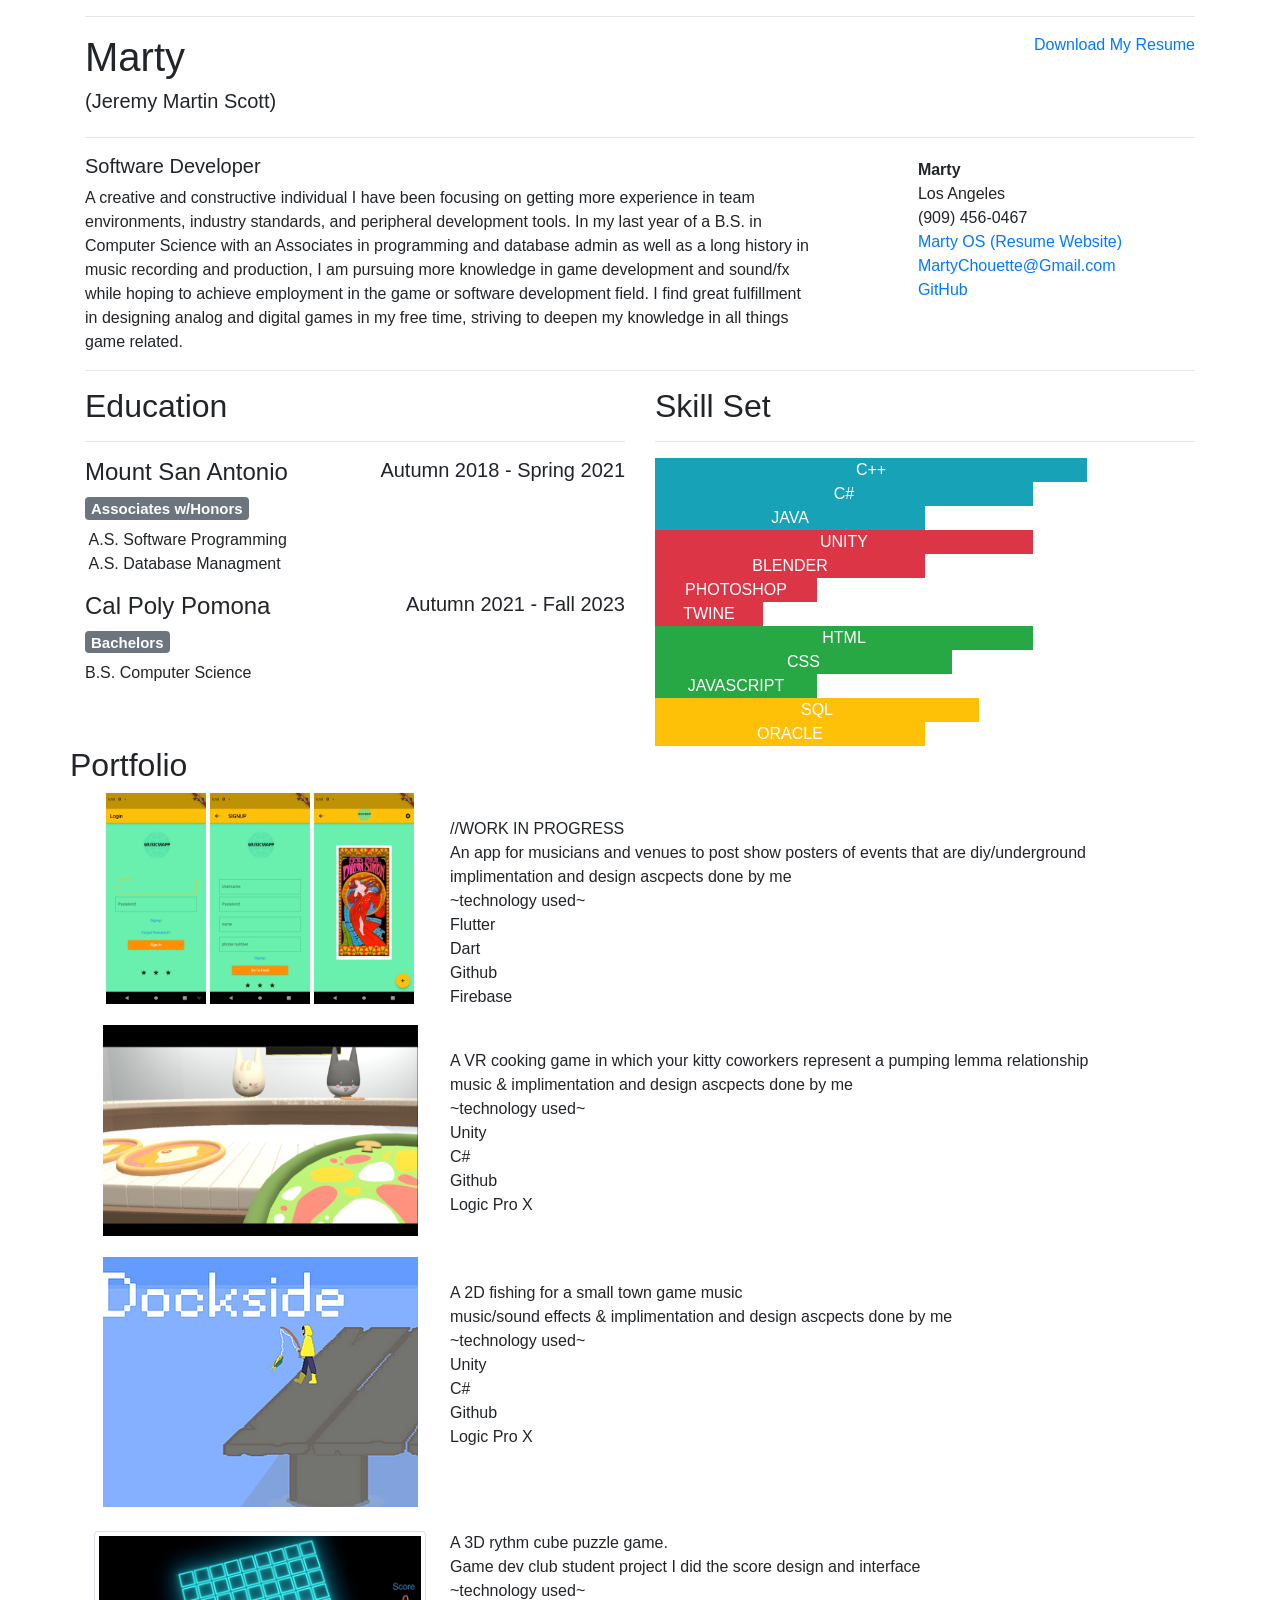
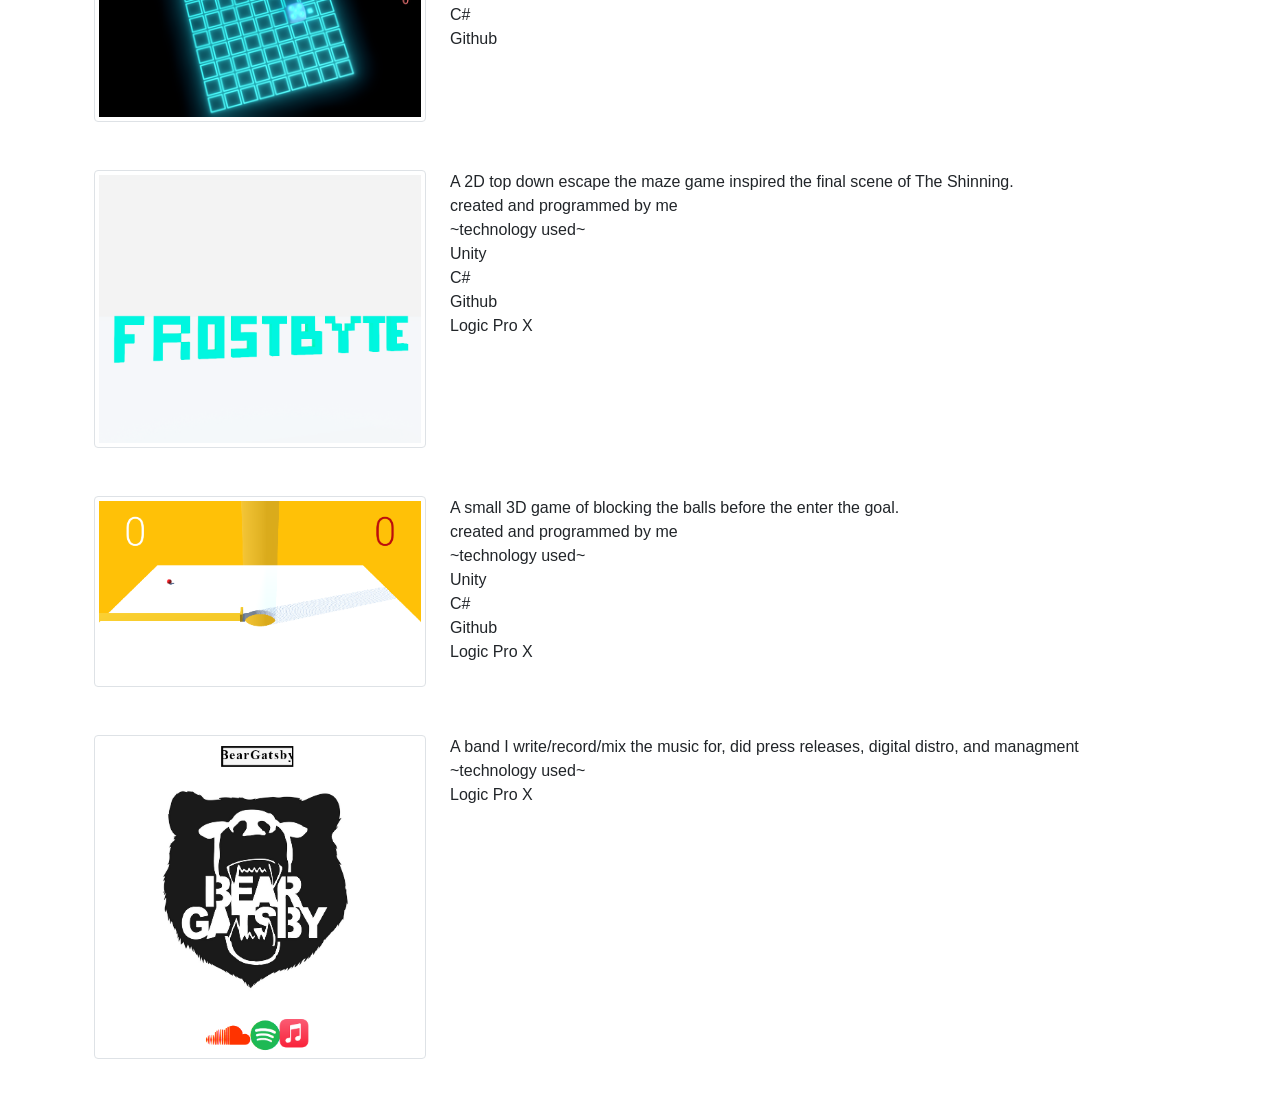
==== commit 7972efb3: "resume update" ====
--- a/index.html
+++ b/index.html
@@ -36,8 +36,8 @@
             In my last year of a B.S. in Computer Science with an Associates in programming and database admin as well
             as
             a long history in music recording and production,
-            I am pursuing more knowledge in game development and sound/fx while hoping to achieve employment in the game
-            development
+            I am pursuing more knowledge in game development and sound/fx while hoping to achieve employment in the game or software
+            development 
             field.
             I find great fulfillment in designing analog and digital games in my free time, striving to deepen my
             knowledge in all things game related.
@@ -161,6 +161,23 @@
               <br>Github
               <br>Firebase
               &nbsp;
+          </p>
+
+          
+
+          <div class="col-sm-4 col-12 p-0"><a href="https://sulfurous.itch.io/dockside"><img src="images/purrfectpizzascrnshot.png" width="315" height="211.11"
+                alt="not found"></a> </div>
+          <p class="text-left"><br>
+            A VR cooking game in which your kitty coworkers represent a pumping lemma relationship
+            <br>music & implimentation and design ascpects done by me
+            <br>~technology used~
+            <br>Unity
+            <br>C#
+            <br>Github
+            <br>Logic Pro X
+            <br>
+            <br>
+
           </p>
 
           <div class="col-sm-4 col-12 p-0"><a href="https://sulfurous.itch.io/dockside"><img src="images/dockside.png"
